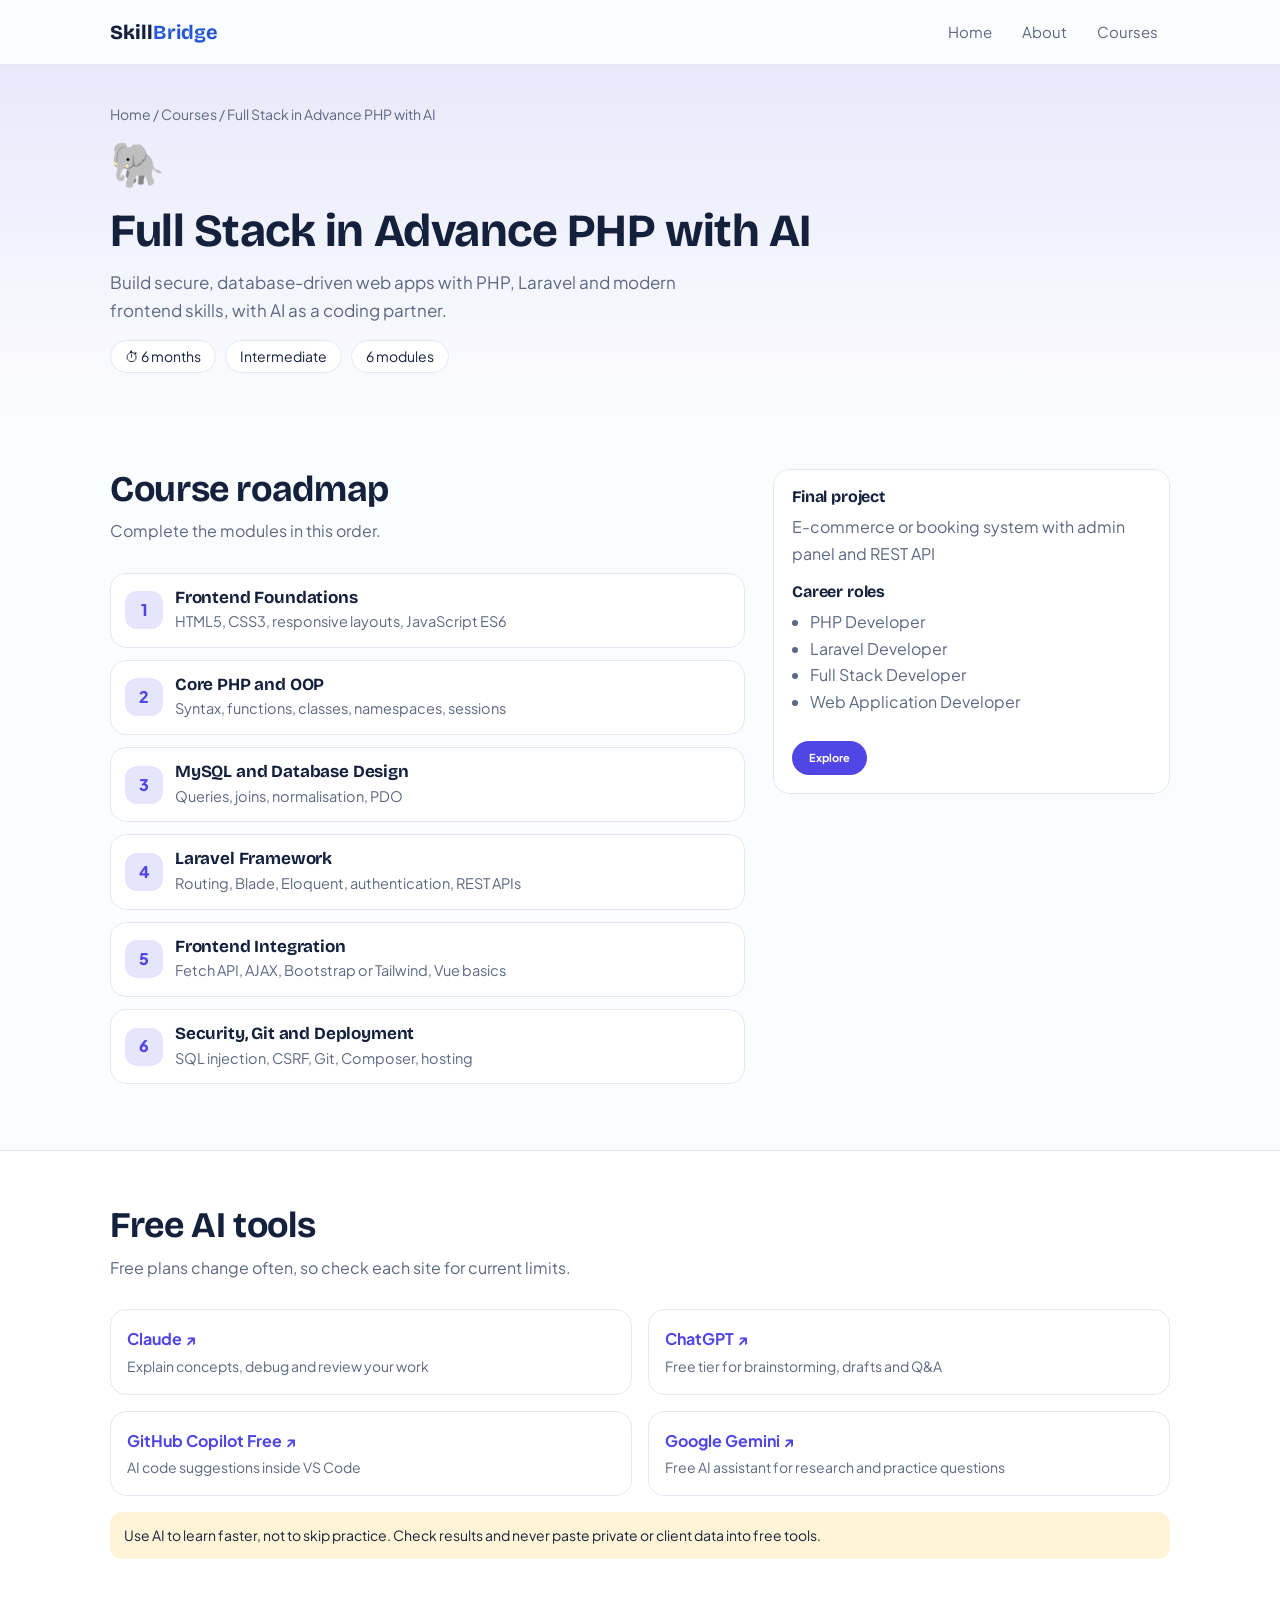
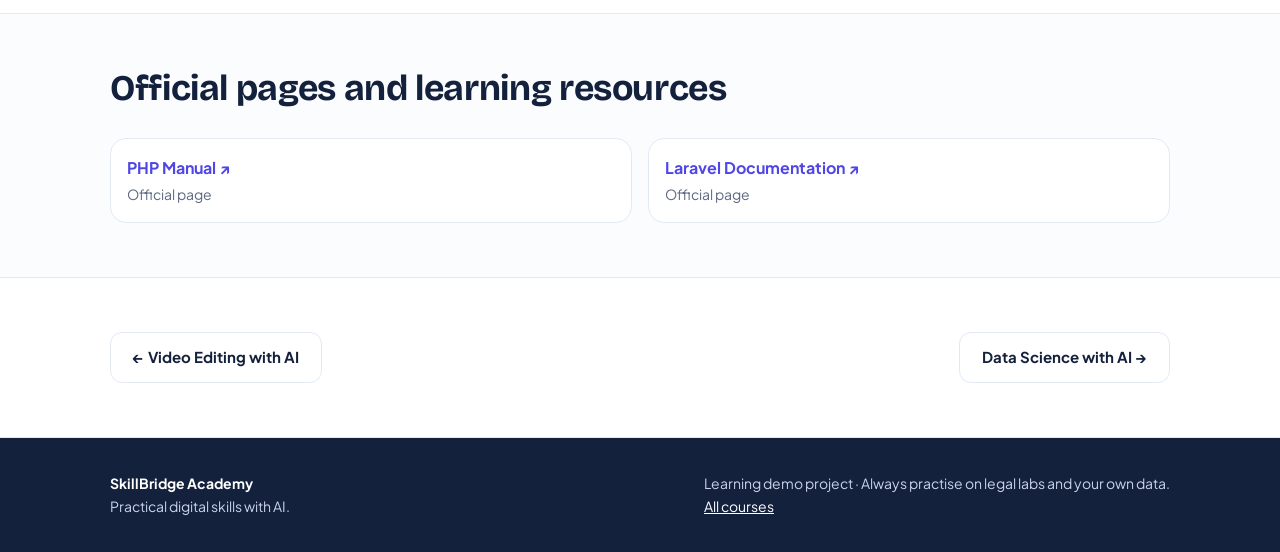
==== skillbridge-academy/pages/advanced-php.html @ 99a58682 "Add files via upload" ====
<!DOCTYPE html>
<html lang="en">

<head>
    <meta charset="utf-8">
    <meta name="viewport" content="width=device-width, initial-scale=1">

    <title>
        Full Stack in Advance PHP with AI – Roadmap | SkillBridge Academy
    </title>

    <meta
        name="description"
        content="Build secure, database-driven web apps with PHP, Laravel and modern frontend skills, with AI as a coding partner."
    >

    <link rel="preconnect" href="https://fonts.googleapis.com">

    <link
        href="https://fonts.googleapis.com/css2?family=Bricolage+Grotesque:wght@600;800&family=Plus+Jakarta+Sans:wght@400;500;700&display=swap"
        rel="stylesheet"
    >

    <link rel="stylesheet" href="../assets/style.css">
</head>

<body style="--a:#4f46e5">

    <!-- Header / Navigation -->
    <header class="nav">
        <div class="w">

            <a class="brand" href="../index.html">
                Skill<b>Bridge</b>
            </a>

            <button class="tg" aria-label="Menu">
                Menu
            </button>

            <nav class="menu">
                <a href="../index.html">Home</a>

                <a href="../index.html#about">About</a>

                <a href="../index.html#courses">Courses</a>

                <!-- <a class="cta" href="../index.html#contact">
                    Book a free demo
                </a> -->
            </nav>

        </div>
    </header>

    <!-- Main Content -->
    <main>

        <!-- Course Page Header -->
        <div class="ph">
            <div class="w">

                <div class="crumb">
                    <a href="../index.html">Home</a>
                    /
                    <a href="../index.html#courses">Courses</a>
                    /
                    Full Stack in Advance PHP with AI
                </div>

                <div class="ic">🐘</div>

                <h1>Full Stack in Advance PHP with AI</h1>

                <p>
                    Build secure, database-driven web apps with PHP,
                    Laravel and modern frontend skills, with AI as a
                    coding partner.
                </p>

                <span class="chip">⏱ 6 months</span>

                <span class="chip">Intermediate</span>

                <span class="chip">6 modules</span>

            </div>
        </div>

        <!-- Course Roadmap Section -->
        <section>
            <div class="w lay">

                <!-- Course Modules -->
                <div>

                    <div class="hd">
                        <h2>Course roadmap</h2>

                        <p>
                            Complete the modules in this order.
                        </p>
                    </div>

                    <!-- Module 1 -->
                    <div class="mod">
                        <div class="n">1</div>

                        <div>
                            <h3>Frontend Foundations</h3>

                            <p>
                                HTML5, CSS3, responsive layouts,
                                JavaScript ES6
                            </p>
                        </div>
                    </div>

                    <!-- Module 2 -->
                    <div class="mod">
                        <div class="n">2</div>

                        <div>
                            <h3>Core PHP and OOP</h3>

                            <p>
                                Syntax, functions, classes,
                                namespaces, sessions
                            </p>
                        </div>
                    </div>

                    <!-- Module 3 -->
                    <div class="mod">
                        <div class="n">3</div>

                        <div>
                            <h3>MySQL and Database Design</h3>

                            <p>
                                Queries, joins, normalisation, PDO
                            </p>
                        </div>
                    </div>

                    <!-- Module 4 -->
                    <div class="mod">
                        <div class="n">4</div>

                        <div>
                            <h3>Laravel Framework</h3>

                            <p>
                                Routing, Blade, Eloquent,
                                authentication, REST APIs
                            </p>
                        </div>
                    </div>

                    <!-- Module 5 -->
                    <div class="mod">
                        <div class="n">5</div>

                        <div>
                            <h3>Frontend Integration</h3>

                            <p>
                                Fetch API, AJAX, Bootstrap or Tailwind,
                                Vue basics
                            </p>
                        </div>
                    </div>

                    <!-- Module 6 -->
                    <div class="mod">
                        <div class="n">6</div>

                        <div>
                            <h3>Security, Git and Deployment</h3>

                            <p>
                                SQL injection, CSRF, Git, Composer,
                                hosting
                            </p>
                        </div>
                    </div>

                </div>

                <!-- Course Sidebar -->
                <aside class="side">

                    <h3>Final project</h3>

                    <p style="margin:0 0 16px;color:var(--mu)">
                        E-commerce or booking system with admin panel
                        and REST API
                    </p>

                    <h3>Career roles</h3>

                    <ul>
                        <li>PHP Developer</li>
                        <li>Laravel Developer</li>
                        <li>Full Stack Developer</li>
                        <li>Web Application Developer</li>
                    </ul>

                    <a
                                    class="mod-btn"
                                    href="Modules/Full_Stack_Advanced_PHP_with_AI.pdf"
                                    download
                                    style="
                                        background: var(--a);
                                        color: #ffffff;
                                        display: inline-flex;
                                        align-items: center;
                                        justify-content: center;
                                        padding: 7px 16px;
                                        border-radius: 999px;
                                        font-size: 11px;
                                        font-weight: 700;
                                        text-decoration: none;
                                        margin-top: 10px;
                                        border: 1px solid transparent;
                                        transition: all 0.25s ease;
                                        cursor: pointer;
                                    "
                                >
                                    Explore
                                </a>

                </aside>

            </div>
        </section>

        <!-- Free AI Tools Section -->
        <section class="alt">
            <div class="w">

                <div class="hd">
                    <h2>Free AI tools</h2>

                    <p>
                        Free plans change often, so check each site
                        for current limits.
                    </p>
                </div>

                <div class="g2">

                    <!-- Claude -->
                    <a
                        class="tl"
                        href="https://claude.ai"
                        target="_blank"
                        rel="noopener noreferrer"
                    >
                        <b>Claude ↗</b>

                        <span>
                            Explain concepts, debug and review your work
                        </span>
                    </a>

                    <!-- ChatGPT -->
                    <a
                        class="tl"
                        href="https://chatgpt.com"
                        target="_blank"
                        rel="noopener noreferrer"
                    >
                        <b>ChatGPT ↗</b>

                        <span>
                            Free tier for brainstorming, drafts and Q&amp;A
                        </span>
                    </a>

                    <!-- GitHub Copilot -->
                    <a
                        class="tl"
                        href="https://github.com/features/copilot"
                        target="_blank"
                        rel="noopener noreferrer"
                    >
                        <b>GitHub Copilot Free ↗</b>

                        <span>
                            AI code suggestions inside VS Code
                        </span>
                    </a>

                    <!-- Google Gemini -->
                    <a
                        class="tl"
                        href="https://gemini.google.com"
                        target="_blank"
                        rel="noopener noreferrer"
                    >
                        <b>Google Gemini ↗</b>

                        <span>
                            Free AI assistant for research and
                            practice questions
                        </span>
                    </a>

                </div>

                <!-- AI Usage Note -->
                <div class="note">
                    Use AI to learn faster, not to skip practice.
                    Check results and never paste private or client
                    data into free tools.
                </div>

            </div>
        </section>

        <!-- Official Learning Resources -->
        <section>
            <div class="w">

                <div class="hd">
                    <h2>Official pages and learning resources</h2>
                </div>

                <div class="g2">

                    <!-- PHP Documentation -->
                    <a
                        class="tl"
                        href="https://www.php.net/manual/en/"
                        target="_blank"
                        rel="noopener noreferrer"
                    >
                        <b>PHP Manual ↗</b>

                        <span>Official page</span>
                    </a>

                    <!-- Laravel Documentation -->
                    <a
                        class="tl"
                        href="https://laravel.com/docs"
                        target="_blank"
                        rel="noopener noreferrer"
                    >
                        <b>Laravel Documentation ↗</b>

                        <span>Official page</span>
                    </a>

                </div>

            </div>
        </section>

        <!-- Previous and Next Course Navigation -->
        <section class="alt">
            <div class="w pn">

                <a class="btn o" href="video-editing.html">
                    ← Video Editing with AI
                </a>

                <a class="btn o" href="data-science.html">
                    Data Science with AI →
                </a>

            </div>
        </section>

    </main>

    <!-- Footer -->
    <footer class="ft">
        <div class="w">

            <div>
                <b style="color:#fff">SkillBridge Academy</b>
                <br>
                Practical digital skills with AI.
            </div>

            <div>
                Learning demo project · Always practise on legal labs
                and your own data.
                <br>

                <a href="../index.html#courses">
                    All courses
                </a>
            </div>

        </div>
    </footer>

    <!-- JavaScript -->
    <script src="../assets/app.js"></script>

</body>
</html>
---- skillbridge-academy/assets/style.css ----
/* ========================================
   1. ROOT VARIABLES
======================================== */
:root {
    --bg: #fbfcfe;
    --ink: #14213d;
    --mu: #5b6882;
    --bd: #e3e9f3;
    --pri: #2457d6;
    --sky: #e8f0fe;
    --mint: #e3f6ee;
    --sun: #fff4d6;
    --a: #2457d6;
    --r: 16px;
}


/* ========================================
   2. GLOBAL RESET & BASE STYLES
======================================== */
* {
    box-sizing: border-box;
}

html {
    scroll-behavior: smooth;
}

body {
    margin: 0;
    background: var(--bg);
    color: var(--ink);
    font: 16px/1.65 "Plus Jakarta Sans", system-ui,
          -apple-system, "Segoe UI", sans-serif;
}

h1,
h2,
h3 {
    margin: 0;
    font-family: "Bricolage Grotesque",
                 "Plus Jakarta Sans", system-ui, sans-serif;
    line-height: 1.15;
    letter-spacing: -0.01em;
}

a {
    color: inherit;
}

:focus-visible {
    outline: 3px solid var(--pri);
    outline-offset: 2px;
}


/* ========================================
   3. CONTAINER
======================================== */
.w {
    max-width: 1100px;
    margin: 0 auto;
    padding: 0 20px;
}


/* ========================================
   4. NAVIGATION BAR
======================================== */
.nav {
    position: sticky;
    top: 0;
    z-index: 20;
    background: rgba(251, 252, 254, 0.92);
    backdrop-filter: blur(8px);
    border-bottom: 1px solid var(--bd);
}

.nav .w {
    display: flex;
    align-items: center;
    justify-content: space-between;
    height: 64px;
}

.brand {
    font: 800 20px "Bricolage Grotesque", sans-serif;
    text-decoration: none;
}

.brand b {
    color: var(--pri);
}

.menu {
    display: flex;
    align-items: center;
    gap: 6px;
}

.menu a {
    padding: 8px 12px;
    border-radius: 10px;
    color: var(--mu);
    font-size: 15px;
    text-decoration: none;
}

.menu a:hover {
    background: var(--sky);
    color: var(--ink);
}

.menu .cta {
    background: var(--pri);
    color: #fff;
}

.tg {
    display: none;
    padding: 6px 12px;
    background: none;
    border: 1px solid var(--bd);
    border-radius: 10px;
    font-size: 15px;
    cursor: pointer;
}


/* ========================================
   5. GENERAL BUTTONS
======================================== */
.btn {
    display: inline-block;
    padding: 12px 22px;
    background: var(--pri);
    color: #fff;
    border: 0;
    border-radius: 12px;
    font-size: 15px;
    font-weight: 700;
    text-decoration: none;
    cursor: pointer;
}

.btn.o {
    background: #fff;
    color: var(--ink);
    border: 1px solid var(--bd);
}


/* ========================================
   6. HERO SECTION
======================================== */
.hero {
    padding: 64px 0 48px;
}

.hero .w {
    display: grid;
    grid-template-columns: 1.15fr 0.85fr;
    align-items: center;
    gap: 40px;
}

.hero h1 {
    font-size: clamp(34px, 5.4vw, 56px);
}

.hero p {
    max-width: 520px;
    margin: 16px 0 24px;
    color: var(--mu);
    font-size: 18px;
}

.row {
    display: flex;
    flex-wrap: wrap;
    gap: 10px;
}


/* ========================================
   7. DASHBOARD PREVIEW
======================================== */
.board {
    padding: 18px;
    background: #fff;
    border: 1px solid var(--bd);
    border-radius: 20px;
    box-shadow: 0 18px 40px -22px rgba(36, 87, 214, 0.35);
}

.board h3 {
    margin-bottom: 10px;
    font-size: 16px;
}

.bi {
    display: flex;
    align-items: center;
    gap: 12px;
    padding: 10px;
    margin-bottom: 8px;
    background: var(--sky);
    border-radius: 12px;
}

.bi:nth-child(3) {
    background: var(--mint);
}

.bi:nth-child(4) {
    background: var(--sun);
}

.bi span.e {
    font-size: 22px;
}

.bi small {
    display: block;
    color: var(--mu);
}


/* ========================================
   8. GENERAL SECTIONS
======================================== */
section {
    padding: 54px 0;
}

.alt {
    background: #fff;
    border-top: 1px solid var(--bd);
    border-bottom: 1px solid var(--bd);
}

.hd {
    max-width: 640px;
    margin-bottom: 28px;
}

.hd h2 {
    font-size: clamp(26px, 4vw, 36px);
}

.hd p {
    margin: 8px 0 0;
    color: var(--mu);
}


/* ========================================
   9. GRID LAYOUTS
======================================== */
.g3 {
    display: grid;
    grid-template-columns: repeat(3, 1fr);
    gap: 16px;
}

.g2 {
    display: grid;
    grid-template-columns: repeat(2, 1fr);
    gap: 16px;
}


/* ========================================
   10. CONTENT CARDS
======================================== */
.cd {
    padding: 20px;
    background: #fff;
    border: 1px solid var(--bd);
    border-radius: var(--r);
}

.cd h3 {
    margin-bottom: 6px;
    font-size: 18px;
}

.cd p {
    margin: 0;
    color: var(--mu);
    font-size: 15px;
}


/* ========================================
   11. ABOUT SECTION
======================================== */
.ab {
    display: grid;
    grid-template-columns: 1fr 1fr;
    align-items: start;
    gap: 36px;
}

.ab ul {
    padding: 0;
    margin: 14px 0 0;
    list-style: none;
}

.ab li {
    padding: 8px 0;
    border-bottom: 1px solid var(--bd);
}


/* ========================================
   12. COURSE CARDS
======================================== */
.cs {
    display: flex;
    flex-direction: column;
    padding: 20px;
    background: #fff;
    border: 1px solid var(--bd);
    border-top: 5px solid var(--a);
    border-radius: var(--r);
}

.cs .ic {
    font-size: 30px;
}

.cs h3 {
    margin: 8px 0 6px;
    font-size: 18px;
}

.cs p {
    flex: 1;
    margin: 0 0 14px;
    color: var(--mu);
    font-size: 15px;
}

.cs .m {
    margin-bottom: 12px;
    color: var(--mu);
    font-size: 13px;
}

.cs .btn {
    background: var(--a);
    text-align: center;
}


/* ========================================
   13. STEPS SECTION
======================================== */
.steps {
    counter-reset: s;
}

.steps .cd {
    position: relative;
    padding-top: 24px;
}

.steps .cd::before {
    position: absolute;
    top: -14px;
    left: 18px;
    display: flex;
    align-items: center;
    justify-content: center;
    width: 30px;
    height: 30px;
    background: var(--pri);
    color: #fff;
    border-radius: 50%;
    font-weight: 700;
    counter-increment: s;
    content: counter(s);
}


/* ========================================
   14. CONTACT SECTION
======================================== */
.ct {
    display: grid;
    grid-template-columns: 1fr 1fr;
    gap: 30px;
}

.ct input,
.ct textarea,
.ct select {
    width: 100%;
    padding: 11px 12px;
    margin-bottom: 10px;
    background: #fff;
    color: var(--ink);
    border: 1px solid var(--bd);
    border-radius: 10px;
    font: inherit;
}


/* ========================================
   15. FOOTER
======================================== */
.ft {
    padding: 34px 0;
    background: var(--ink);
    color: #c9d3ea;
    font-size: 14px;
}

.ft a {
    color: #fff;
}

.ft .w {
    display: flex;
    flex-wrap: wrap;
    justify-content: space-between;
    gap: 20px;
}


/* ========================================
   16. BREADCRUMB
======================================== */
.crumb {
    padding: 18px 0 0;
    color: var(--mu);
    font-size: 14px;
}

.crumb a {
    text-decoration: none;
}


/* ========================================
   17. PAGE HEADER
======================================== */
.ph {
    padding: 20px 0 36px;
    background: linear-gradient(
        180deg,
        color-mix(in srgb, var(--a) 12%, #fff),
        var(--bg)
    );
}

.ph .ic {
    font-size: 44px;
}

.ph h1 {
    max-width: 760px;
    margin: 6px 0 10px;
    font-size: clamp(28px, 4.6vw, 46px);
}

.ph p {
    max-width: 640px;
    margin: 0 0 16px;
    color: var(--mu);
    font-size: 17px;
}

.chip {
    display: inline-block;
    padding: 4px 14px;
    margin: 0 6px 6px 0;
    background: #fff;
    border: 1px solid var(--bd);
    border-radius: 99px;
    font-size: 14px;
}


/* ========================================
   18. COURSE ROADMAP LAYOUT
======================================== */
.lay {
    display: grid;
    grid-template-columns: 1.6fr 1fr;
    align-items: start;
    gap: 28px;
}

/* Each module uses three fixed layout areas:
   number | course information | Explore button */
.mod {
    display: grid;
    grid-template-columns: 38px minmax(0, 1fr) 82px;
    align-items: center;
    column-gap: 12px;

    width: 100%;
    padding: 14px;
    margin-bottom: 12px;

    background: #fff;
    border: 1px solid var(--bd);
    border-radius: var(--r);
}

/* Module number */
.mod .n {
    display: flex;
    align-items: center;
    justify-content: center;

    width: 38px;
    height: 38px;

    background: color-mix(in srgb, var(--a) 14%, #fff);
    color: var(--a);
    border-radius: 12px;

    font-weight: 800;
}

/* Module title */
.mod h3 {
    font-size: 17px;
}

/* Module description */
.mod p {
    margin: 4px 0 0;
    color: var(--mu);
    font-size: 14.5px;
    line-height: 1.5;
}

/* Explore button — identical size and alignment */
.mod .mod-btn {
    display: inline-flex;
    align-items: center;
    justify-content: center;

    width: 82px;
    min-width: 82px;
    height: 30px;
    padding: 0;
    margin: 0;

    background: var(--a);
    color: #fff;
    border: 1px solid transparent;
    border-radius: 999px;

    font-size: 10px;
    font-weight: 700;
    line-height: 1;
    text-align: center;
    text-decoration: none;
    white-space: nowrap;

    cursor: pointer;
    transition: filter 0.2s ease, transform 0.2s ease;
}

.mod .mod-btn:hover {
    filter: brightness(0.92);
    transform: translateY(-1px);
}


/* ========================================
   19. COURSE SIDEBAR
======================================== */
.side {
    position: sticky;
    top: 84px;
    padding: 18px;
    background: #fff;
    border: 1px solid var(--bd);
    border-radius: var(--r);
}

.side h3 {
    margin: 0 0 8px;
    font-size: 16px;
}

.side ul {
    padding-left: 18px;
    margin: 0 0 16px;
    color: var(--mu);
}


/* ========================================
   20. TIMELINE LINKS
======================================== */
.tl {
    display: block;
    padding: 16px;
    background: #fff;
    border: 1px solid var(--bd);
    border-radius: var(--r);
    text-decoration: none;
}

.tl:hover {
    border-color: var(--a);
}

.tl b {
    color: var(--a);
}

.tl span {
    display: block;
    margin-top: 2px;
    color: var(--mu);
    font-size: 14px;
}


/* ========================================
   21. FLEXIBLE PANEL
======================================== */
.pn {
    display: flex;
    flex-wrap: wrap;
    justify-content: space-between;
    gap: 12px;
}


/* ========================================
   22. NOTE BOX
======================================== */
.note {
    padding: 12px 14px;
    margin-top: 16px;
    background: var(--sun);
    border-radius: 12px;
    font-size: 14px;
}


/* ========================================
   23. TABLET RESPONSIVE
======================================== */
@media (max-width: 860px) {
    .hero .w,
    .ab,
    .ct,
    .lay {
        grid-template-columns: 1fr;
    }

    .g3 {
        grid-template-columns: repeat(2, 1fr);
    }

    .side {
        position: static;
    }
}


/* ========================================
   24. MOBILE NAVIGATION
======================================== */
@media (max-width: 620px) {
    .g3,
    .g2 {
        grid-template-columns: 1fr;
    }

    .tg {
        display: block;
    }

    .menu {
        position: absolute;
        top: 64px;
        left: 0;
        right: 0;

        display: none;
        flex-direction: column;
        align-items: stretch;

        padding: 10px 20px;
        background: #fff;
        border-bottom: 1px solid var(--bd);
    }

    .menu.on {
        display: flex;
    }
}


/* ========================================
   25. MOBILE COURSE ROADMAP
======================================== */
@media (max-width: 480px) {
    .mod {
        grid-template-columns: 32px minmax(0, 1fr) 70px;
        column-gap: 8px;
        padding: 10px;
    }

    .mod .n {
        width: 32px;
        height: 32px;
    }

    .mod h3 {
        font-size: 13px;
    }

    .mod p {
        font-size: 11px;
    }

    .mod .mod-btn {
        width: 70px;
        min-width: 70px;
        height: 28px;
        font-size: 10px;
    }
}
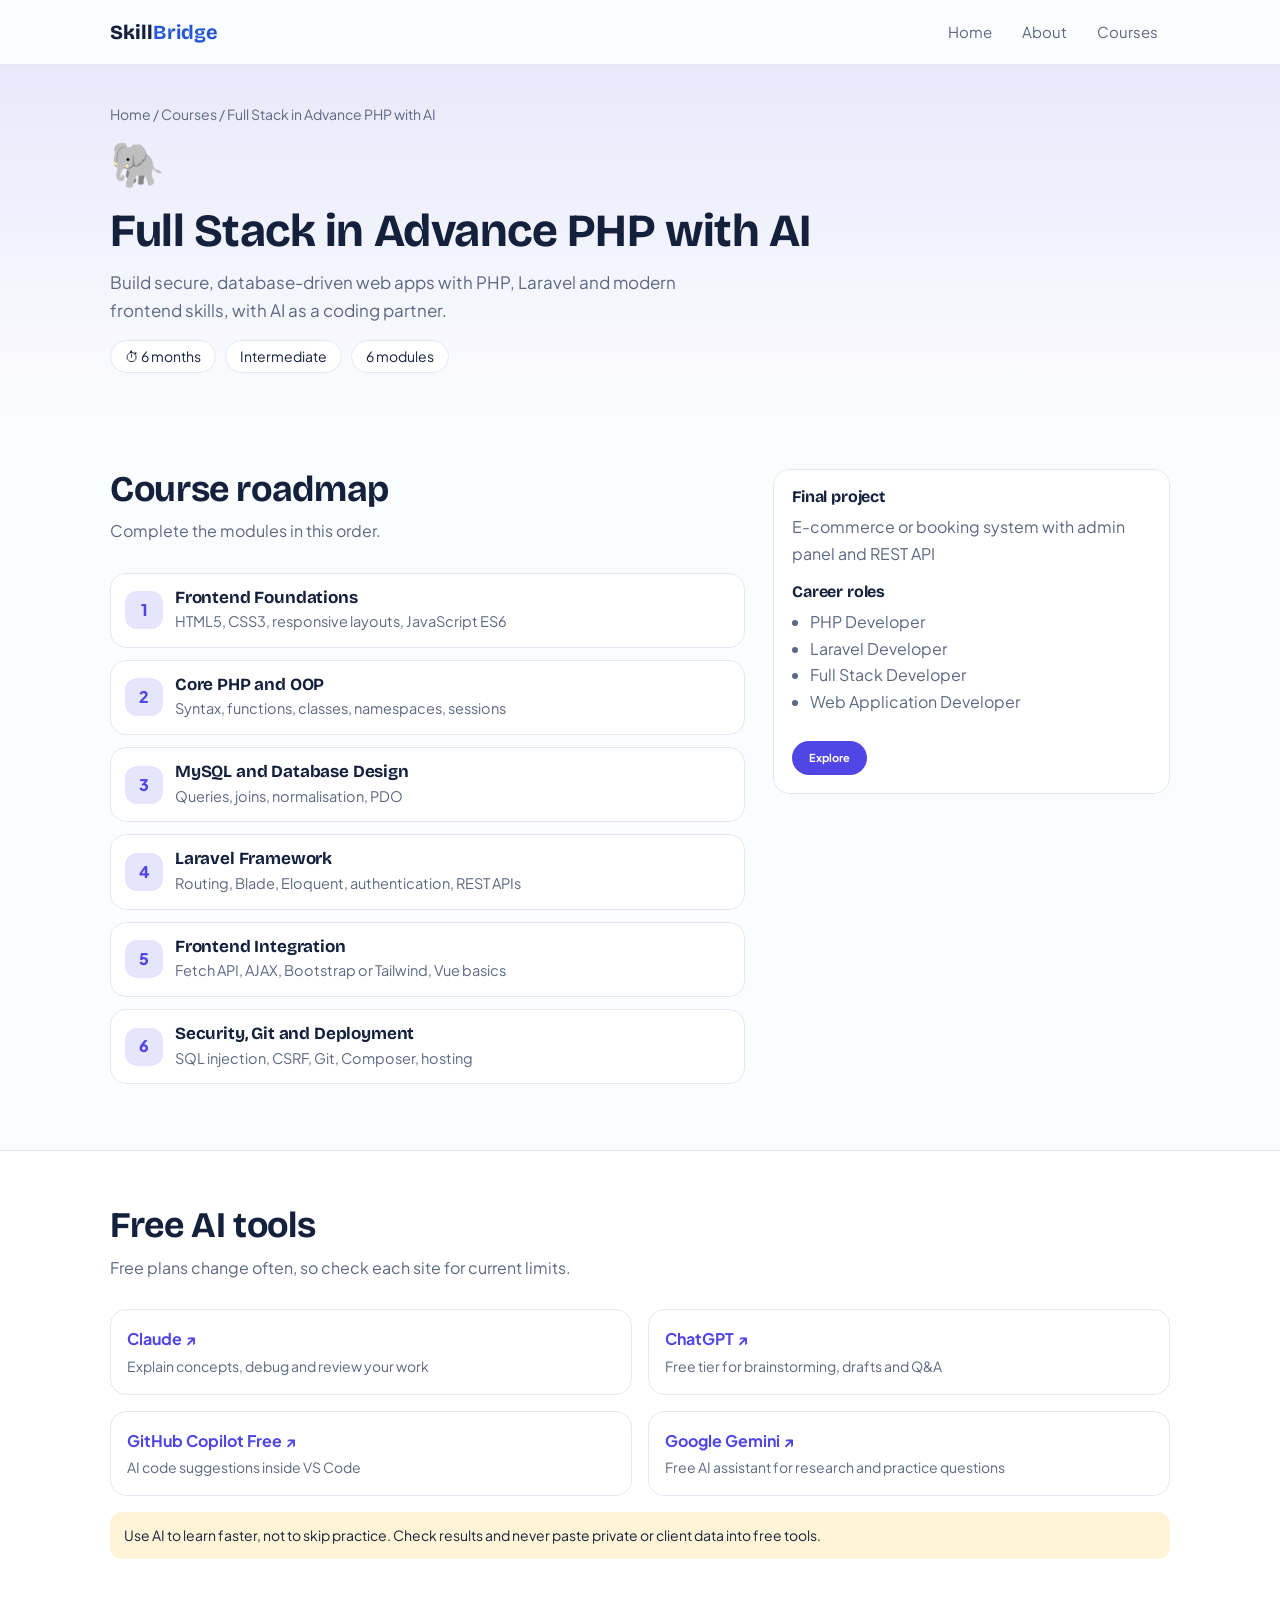
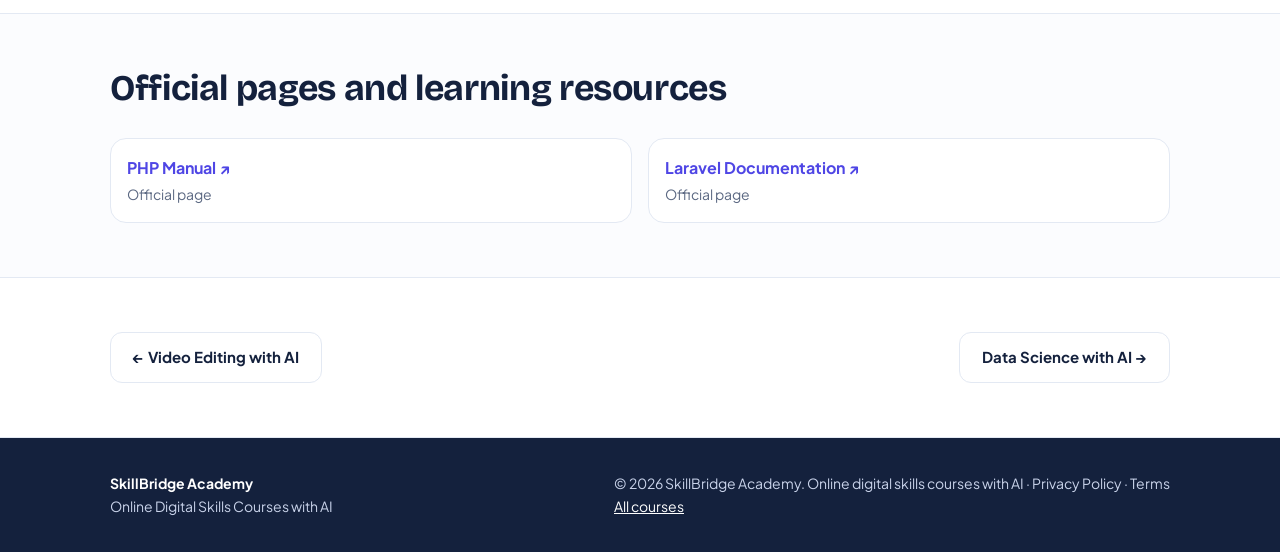
==== commit 1fe3cb04: "Revise title, description, and footer content Updated the title and description meta tags for better" ====
--- a/skillbridge-academy/pages/advanced-php.html
+++ b/skillbridge-academy/pages/advanced-php.html
@@ -7,12 +7,12 @@
     <meta name="viewport" content="width=device-width, initial-scale=1">
 
     <title>
-        Full Stack in Advance PHP with AI – Roadmap | SkillBridge Academy
+        Full Stack PHP & Laravel Course with AI – 6-Month Roadmap | SkillBridge Academy
     </title>
 
     <meta
         name="description"
-        content="Build secure, database-driven web apps with PHP, Laravel and modern frontend skills, with AI as a coding partner."
+        content="Learn PHP, Laravel, MySQL and secure web app development with AI as a coding partner. 6-month project-based course for intermediate learners. See the full roadmap and syllabus."
     >
 
     <link rel="preconnect" href="https://fonts.googleapis.com">
@@ -383,12 +383,11 @@
             <div>
                 <b style="color:#fff">SkillBridge Academy</b>
                 <br>
-                Practical digital skills with AI.
+                Online Digital Skills Courses with AI
             </div>
 
             <div>
-                Learning demo project · Always practise on legal labs
-                and your own data.
+               © 2026 SkillBridge Academy. Online digital skills courses with AI · Privacy Policy · Terms
                 <br>
 
                 <a href="../index.html#courses">
